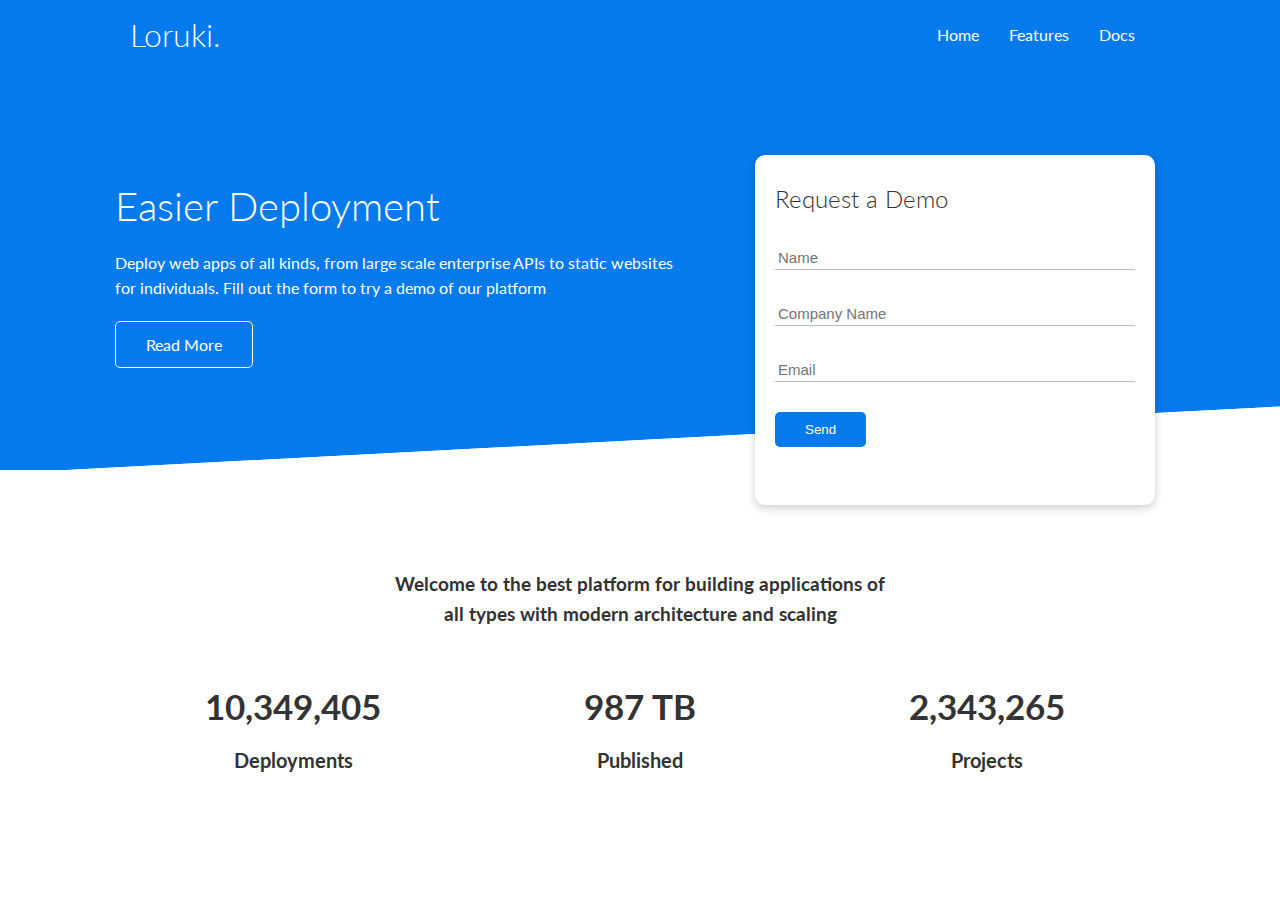
==== index.html @ 6ddc751d "first commit." ====
<!DOCTYPE html>
<html lang="en">

<head>
    <meta charset="UTF-8">
    <meta http-equiv="X-UA-Compatible" content="IE=edge">
    <meta name="viewport" content="width=device-width, initial-scale=1.0">
    <!-- Font Awesome -->
    <link rel="stylesheet" href="https://cdnjs.cloudflare.com/ajax/libs/font-awesome/5.15.3/css/all.min.css" integrity="sha512-iBBXm8fW90+nuLcSKlbmrPcLa0OT92xO1BIsZ+ywDWZCvqsWgccV3gFoRBv0z+8dLJgyAHIhR35VZc2oM/gI1w==" crossorigin="anonymous" />

    <link rel="stylesheet" href="css/uitilities.css">
    <link rel="stylesheet" href="css/style.css">
    <title>Loruki | Cloud Hosting For Everyone</title>
</head>

<body>
    <!-- Navbar -->
    <div class="navbar">
        <div class="container flex">
            <h1 class="logo">Loruki.</h1>
            <nav>
                <ul>
                    <li>
                        <a href="index.html">Home</a>
                    </li>
                    <li>
                        <a href="features.html">Features</a>
                    </li>
                    <li>
                        <a href="docs.html">Docs</a>
                    </li>
                </ul>
            </nav>
        </div>
    </div>
    <!-- Showcase -->
    <section class="showcase">
        <div class="container grid">
            <div class="showcase-text">
                <h1>Easier Deployment</h1>
                <p>Deploy web apps of all kinds, from large scale enterprise APIs to static websites for individuals. Fill out the form to try a demo of our platform</p>
                <a href="features.html" class="btn btn-outline">Read More</a>
            </div>
            <div class="showcase-form card">
                <h2>Request a Demo</h2>
                <form>
                    <div class="form-control">
                        <input type="text" name="name" placeholder="Name" required>
                    </div>
                    <div class="form-control">
                        <input type="text" name="company" placeholder="Company Name" required>
                    </div>
                    <div class="form-control">
                        <input type="email" name="email" placeholder="Email" required>
                    </div>
                    <input type="submit" value="Send" class="btn btn-primary">
                </form>
            </div>
        </div>
    </section>
    <!-- Stats -->
    <section class="stats">
        <div class="container">
            <h3 class="stats-heading text-center my-1">
                Welcome to the best platform for building applications of all types with modern architecture and scaling
            </h3>
            <div class="grid grid-3 text-center my-4">
                <div>
                    <i class="fas fa-server fa-3x"></i>
                    <h3>10,349,405</h3>
                    <p class="text-secondary">Deployments</p>
                </div>
                <div>
                    <i class="fas fa-upload fa-3x"></i>
                    <h3>987 TB</h3>
                    <p class="text-secondary">Published</p>
                </div>
                <div>
                    <i class="fas fa-project-diagram fa-3x"></i>
                    <h3>2,343,265</h3>
                    <p class="text-secondary">Projects</p>
                </div>
            </div>
        </div>
    </section>
</body>

</html>
---- css/uitilities.css ----
/* Uitilities*/

.container {
    max-width: 1100px;
    margin: 0 auto;
    overflow: auto;
    padding: 0 40px;
}

.flex {
    display: flex;
    justify-content: center;
    align-items: center;
    height: 100%;
}

.grid {
    display: grid;
    grid-template-columns: repeat(2, 1fr);
    gap: 20px;
    justify-content: center;
    align-items: center;
    height: 100%;
}

.grid-3 {
    grid-template-columns: repeat(3, 1fr);
}

.card {
    background-color: #fff;
    border-radius: 10px;
    box-shadow: 0 3px 10px rgba(0, 0, 0, 0.2);
    padding: 20px;
    margin: 10px;
    color: #333;
}

.btn {
    display: inline-block;
    padding: 10px 30px;
    cursor: pointer;
    background: var(--primary-color);
    color: #fff;
    border: none;
    border-radius: 5px;
}

.btn-outline {
    background-color: transparent;
    border: 1px solid #fff;
}

.btn:hover {
    transform: scale(0.98);
}

.text-center {
    text-align: center;
}


/* Margin */

.my-1 {
    margin: 1rem 0;
}

.my-2 {
    margin: 1.5rem 0;
}

.my-3 {
    margin: 2rem 0;
}

.my-4 {
    margin: 3rem 0;
}

.my-5 {
    margin: 4rem 0;
}

.m-1 {
    margin: 1rem;
}

.m-2 {
    margin: 1.5rem;
}

.m-3 {
    margin: 2rem;
}

.m-4 {
    margin: 3rem;
}

.m-5 {
    margin: 4rem;
}


/* Padding */

.py-1 {
    padding: 1rem 0;
}

.py-2 {
    padding: 1.5rem 0;
}

.py-3 {
    padding: 2rem 0;
}

.py-4 {
    padding: 3rem 0;
}

.py-5 {
    padding: 4rem 0;
}

.p-1 {
    padding: 1rem;
}

.p-2 {
    padding: 1.5rem;
}

.p-3 {
    padding: 2rem;
}

.p-4 {
    padding: 3rem;
}

.p-5 {
    padding: 4rem;
}
---- css/style.css ----
@import url('https://fonts.googleapis.com/css2?family=Lato:wght@300&display=swap');
:root {
    --primary-color: #047aed;
}

* {
    box-sizing: border-box;
    margin: 0;
    padding: 0;
}

body {
    font-family: 'Lato', sans-serif;
    color: #333;
    line-height: 1.6;
}

ul {
    list-style-type: none;
}

a {
    text-decoration: none;
    color: #333;
}

h1,
h2 {
    font-weight: 300;
    line-height: 1.2;
    margin: 10px 0;
}

p {
    margin: 10px 0;
}

img {
    width: 100%;
}


/* Navbar */

.navbar {
    background-color: var(--primary-color);
    color: #fff;
    height: 70px;
}

.navbar .flex {
    justify-content: space-between;
}

.navbar ul {
    display: flex;
}

.navbar a {
    color: #fff;
    padding: 10px;
    margin: 0 5px;
}

.navbar a:hover {
    border-bottom: 2px solid #fff;
}


/* Showcase */

.showcase {
    background-color: var(--primary-color);
    height: 400px;
    position: relative;
    color: #fff;
}

.showcase h1 {
    font-size: 40px;
}

.showcase p {
    margin: 20px 0;
}

.showcase .grid {
    overflow: visible;
    grid-template-columns: 55% 45%;
    gap: 30px;
}

.showcase-form {
    position: relative;
    top: 60px;
    height: 350px;
    width: 400px;
    justify-self: flex-end;
    z-index: 100;
}

.showcase-form .form-control {
    margin: 30px 0;
}

.showcase-form input[type='text'],
.showcase-form input[type='email'] {
    border: 0;
    border-bottom: 1px solid #b4becb;
    width: 100%;
    padding: 3px;
    font-size: 15px;
}

.showcase-form input:focus {
    outline: none;
}

.showcase::before,
.showcase::after {
    content: ' ';
    position: absolute;
    height: 100px;
    bottom: -70px;
    right: 0;
    left: 0;
    background: #fff;
    transform: skewY(-3deg);
    -webkit-transform: skewY(-3deg);
    -moz-transform: skewY(-3deg);
    -ms-transform: skewY(-3deg);
}


/* Stats */

.stats {
    padding-top: 100px;
}

.stats-heading {
    max-width: 500px;
    margin: auto;
}

.stats .grid h3 {
    font-size: 35px;
}

.stats .grid p {
    font-size: 20px;
    font-weight: bold;
}
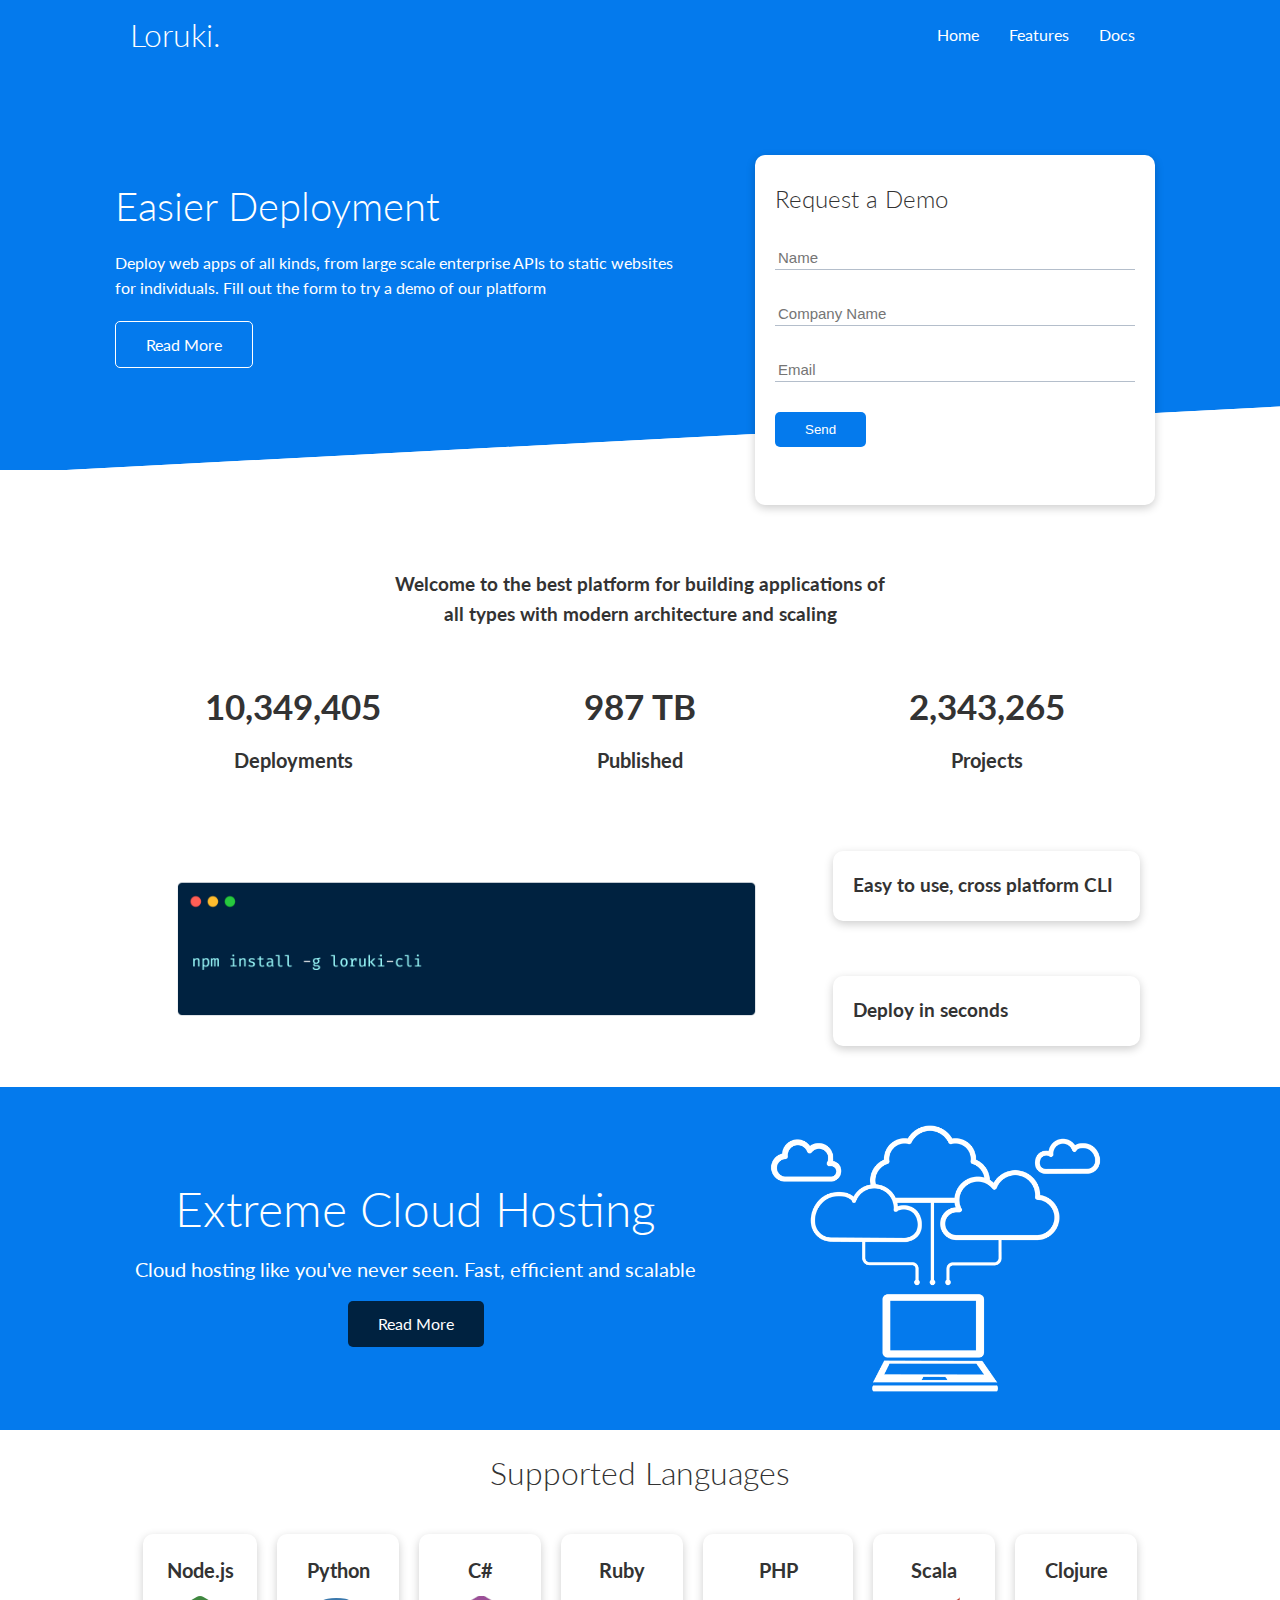
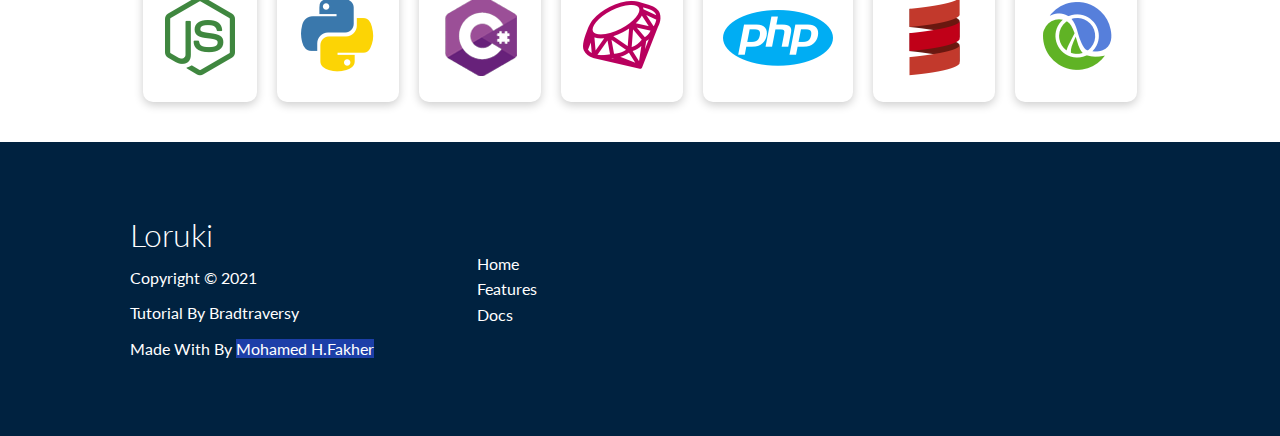
==== commit 3734328f: "Finish Home Page Design" ====
--- a/index.html
+++ b/index.html
@@ -83,6 +83,99 @@
             </div>
         </div>
     </section>
+    <!-- Cli -->
+    <section class="cli">
+        <div class="container grid">
+            <img src="images/cli.png" alt="cli">
+            <div class="card">
+                <h3>Easy to use, cross platform CLI</h3>
+            </div>
+            <div class="card">
+                <h3>Deploy in seconds</h3>
+            </div>
+        </div>
+    </section>
+    <!-- Cloud -->
+    <section class="cloud bg-primary my-2 py-2">
+        <div class="container grid">
+            <div class="text-center">
+                <h2 class="lg">Extreme Cloud Hosting</h2>
+                <p class="lead my-1">Cloud hosting like you've never seen. Fast, efficient and scalable</p>
+                <a href="feature.html" class="btn btn-dark">Read More</a>
+            </div>
+            <img src="images/cloud.png" alt="cloud">
+        </div>
+    </section>
+    <!-- Languages -->
+    <section class="languages">
+        <h2 class="md text-center my-2">
+            Supported Languages
+        </h2>
+        <div class="container flex">
+            <div class="card">
+                <h4>Node.js</h4>
+                <img src="images/logos/node.png" alt="nodejs">
+            </div>
+            <div class="card">
+                <h4>Python</h4>
+                <img src="images/logos/python.png" alt="python">
+            </div>
+            <div class="card">
+                <h4>C#</h4>
+                <img src="images/logos/csharp.png" alt="csharp">
+            </div>
+            <div class="card">
+                <h4>Ruby</h4>
+                <img src="images/logos/ruby.png" alt="ruby">
+            </div>
+            <div class="card">
+                <h4>PHP</h4>
+                <img src="images/logos/php.png" alt="php">
+            </div>
+            <div class="card">
+                <h4>Scala</h4>
+                <img src="images/logos/scala.png" alt="scala">
+            </div>
+            <div class="card">
+                <h4>Clojure</h4>
+                <img src="images/logos/clojure.png" alt="clojure">
+            </div>
+        </div>
+    </section>
+    <!-- Footer -->
+    <footer class="footer bg-dark py-5">
+        <div class="container grid grid-3">
+            <div>
+                <h1>Loruki</h1>
+                <p>Copyright &copy; 2021</p>
+                <p>Tutorial By
+                    <a href="https://github.com/bradtraversy/loruki-website">Bradtraversy
+                        </a>
+                </p>
+                <p>Made With <i class="fas fa-heart"></i>By
+                    <a href="https://github.com/M7mdFA5er" class="bg-secondary">Mohamed H.Fakher</a>
+                </p>
+            </div>
+            <nav>
+                <ul>
+                    <li>
+                        <a href="index.html">Home</a>
+                    </li>
+                    <li>
+                        <a href="features.html">Features</a>
+                    </li>
+                    <li>
+                        <a href="docs.html">Docs</a>
+                    </li>
+                </ul>
+            </nav>
+            <div class="social">
+                <a href="#"><i class="fab fa-twitter fa-2x"></i></a>
+                <a href="#"><i class="fab fa-facebook fa-2x"></i></a>
+                <a href="#"><i class="fab fa-github fa-2x"></i></a>
+            </div>
+        </div>
+    </footer>
 </body>
 
 </html>--- a/css/uitilities.css
+++ b/css/uitilities.css
@@ -55,6 +55,65 @@
     transform: scale(0.98);
 }
 
+
+/* Backgrounds & colored buttons */
+
+.bg-primary,
+.btn-primary {
+    color: #fff;
+    background-color: var(--primary-color);
+}
+
+.bg-secondary,
+.btn-secondary {
+    background-color: var(--secondary-color);
+    color: #fff;
+}
+
+.bg-dark,
+.btn-dark {
+    background-color: var(--dark-color);
+    color: #fff;
+}
+
+.bg-light,
+.btn-light {
+    background-color: var(--light-color);
+    color: #333;
+}
+
+.bg-primary a,
+.bg-dark a,
+.bg-secondary a,
+.btn-primary a,
+.btn-dark a,
+.btn-secondary a {
+    color: #fff;
+}
+
+
+/* Text sizes */
+
+.lead {
+    font-size: 20px;
+}
+
+.sm {
+    font-size: 1rem;
+}
+
+.md {
+    font-size: 2rem;
+}
+
+.lg {
+    font-size: 3rem;
+}
+
+.xl {
+    font-size: 4rem;
+}
+
 .text-center {
     text-align: center;
 }
--- a/css/style.css
+++ b/css/style.css
@@ -1,6 +1,9 @@
 @import url('https://fonts.googleapis.com/css2?family=Lato:wght@300&display=swap');
 :root {
     --primary-color: #047aed;
+    --secondary-color: #1c3fa8;
+    --dark-color: #002240;
+    --light-color: #f4f4f4;
 }
 
 * {
@@ -150,4 +153,53 @@
 .stats .grid p {
     font-size: 20px;
     font-weight: bold;
+}
+
+
+/* Cli */
+
+.cli .grid {
+    grid-template-columns: repeat(3, 1fr);
+    grid-template-rows: repeat(2, 1fr);
+}
+
+.cli .grid>*:first-child {
+    grid-column: 1/ span 2;
+    grid-row: 1/ span 2;
+}
+
+
+/* Cloud */
+
+.cloud .grid {
+    grid-template-columns: 4fr 3fr;
+}
+
+
+/* Languages */
+
+.languages .flex {
+    flex-wrap: wrap;
+}
+
+.languages .card {
+    text-align: center;
+    margin: 18px 10px 40px;
+    transition: transform 0.2s ease;
+}
+
+.languages .card:hover {
+    transform: translateY(-15px);
+}
+
+.languages .card h4 {
+    font-size: 20px;
+    margin-bottom: 10px;
+}
+
+
+/* Footer */
+
+.footer .social a {
+    margin: 0 10px;
 }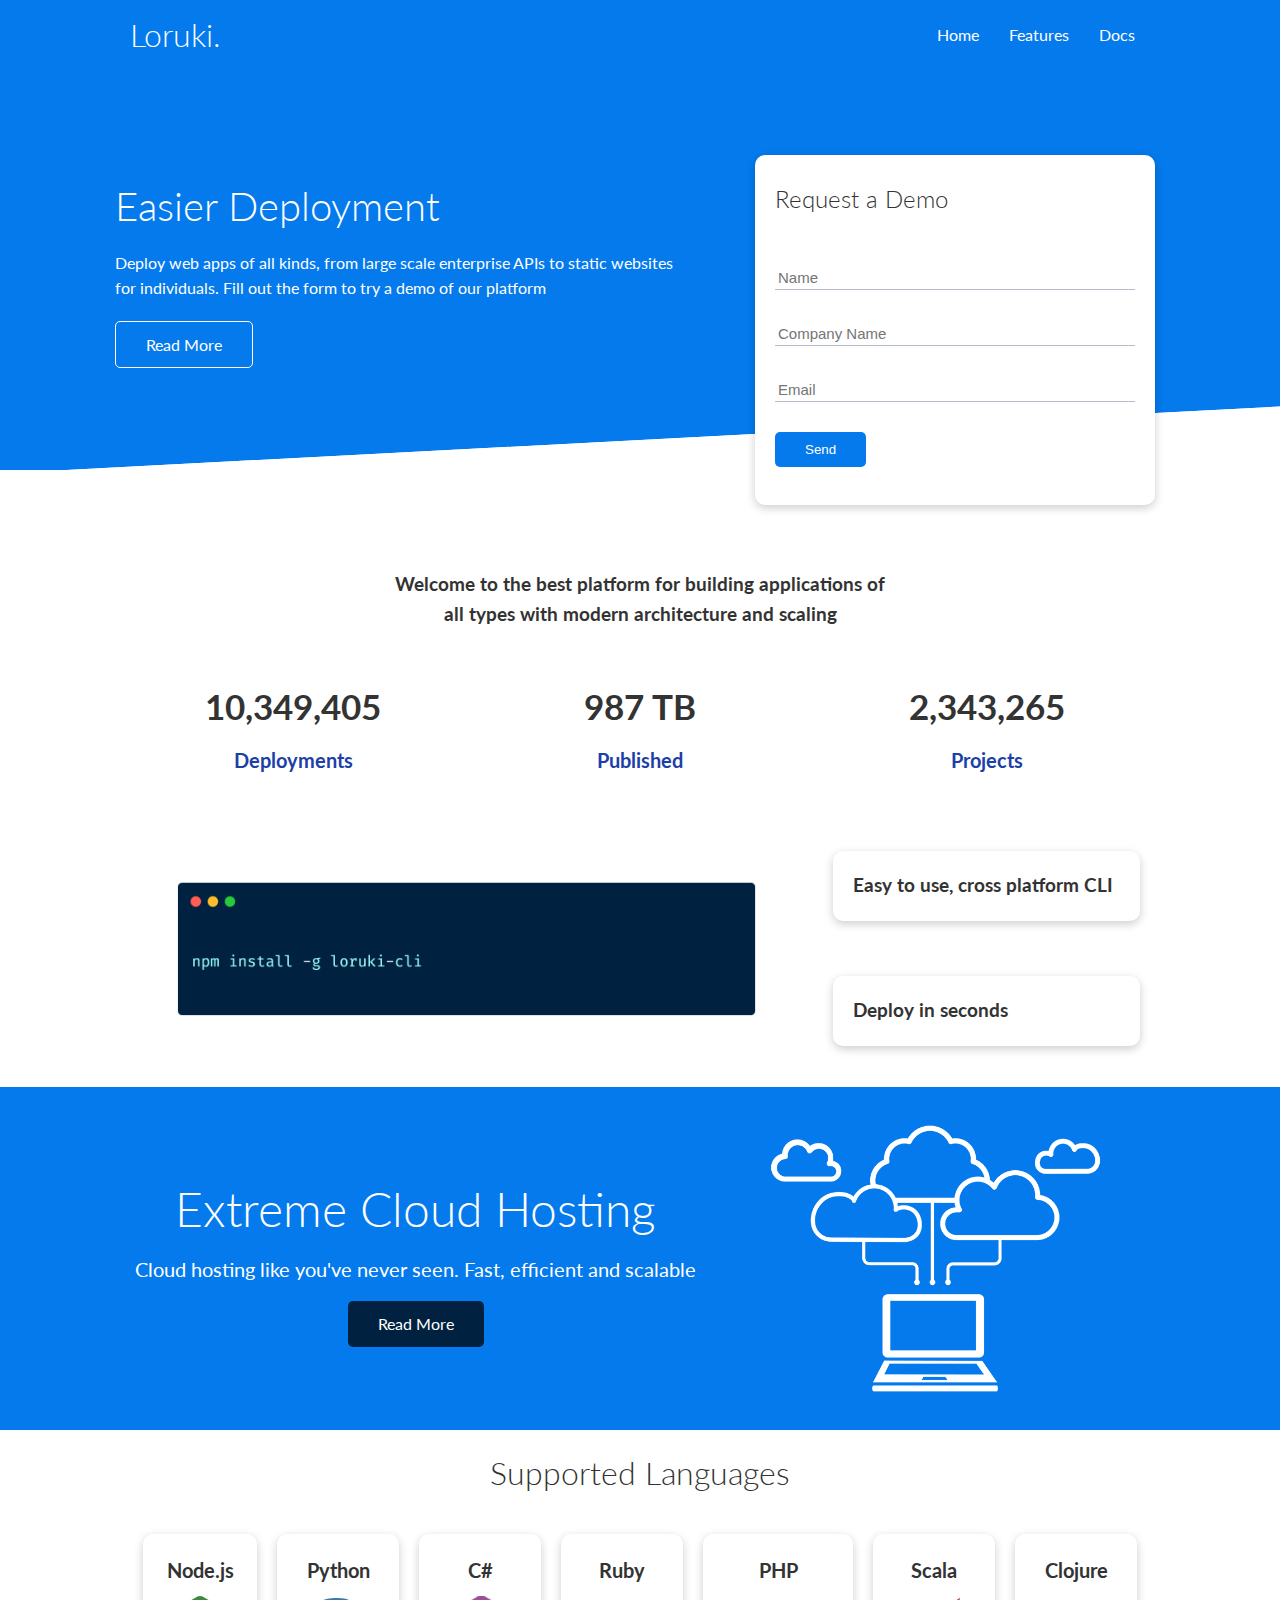
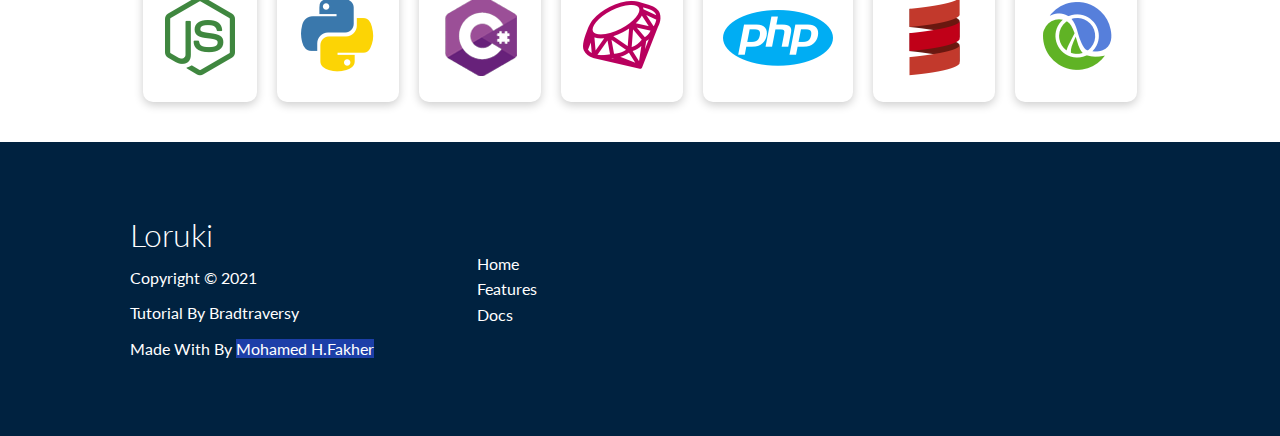
==== commit e70cc599: "add netlify form" ====
--- a/index.html
+++ b/index.html
@@ -43,7 +43,11 @@
             </div>
             <div class="showcase-form card">
                 <h2>Request a Demo</h2>
-                <form>
+                <form name="contact" method="POST" data-netlify="true" netlify-honeypot="bot-field">
+                    <input type="hidden" name="form-name" value="contact">
+                    <p class="hidden">
+                        <label>Don’t fill this out if you’re human: <input name="bot-field" /></label>
+                    </p>
                     <div class="form-control">
                         <input type="text" name="name" placeholder="Name" required>
                     </div>
--- a/css/uitilities.css
+++ b/css/uitilities.css
@@ -92,6 +92,25 @@
 }
 
 
+/** Text Colors **/
+
+.text-primary {
+    color: var(--primary-color);
+}
+
+.text-secondary {
+    color: var(--secondary-color);
+}
+
+.text-dark {
+    color: var(--dark-color);
+}
+
+.text-light {
+    color: var(--light-color);
+}
+
+
 /* Text sizes */
 
 .lead {
@@ -116,6 +135,30 @@
 
 .text-center {
     text-align: center;
+}
+
+
+/** Alert **/
+
+.alert {
+    background-color: var(--light-color);
+    padding: 10px 20px;
+    font-weight: bold;
+    margin: 15px 0;
+}
+
+.alert i {
+    margin-right: 10px;
+}
+
+.alert-success {
+    background-color: var(--success-color);
+    color: #fff;
+}
+
+.alert-error {
+    background-color: var(--error-color);
+    color: #fff;
 }
 
 
--- a/css/style.css
+++ b/css/style.css
@@ -4,6 +4,8 @@
     --secondary-color: #1c3fa8;
     --dark-color: #002240;
     --light-color: #f4f4f4;
+    --success-color: #5cb85c;
+    --error-color: #d9534f;
 }
 
 * {
@@ -42,6 +44,18 @@
     width: 100%;
 }
 
+code,
+pre {
+    background-color: #333;
+    color: #fff;
+    padding: 10px;
+}
+
+.hidden {
+    visibility: hidden;
+    height: 0;
+}
+
 
 /* Navbar */
 
@@ -91,6 +105,10 @@
     overflow: visible;
     grid-template-columns: 55% 45%;
     gap: 30px;
+}
+
+.showcase-text {
+    animation: slideInFromLeft 1s ease-in;
 }
 
 .showcase-form {
@@ -100,6 +118,7 @@
     width: 400px;
     justify-self: flex-end;
     z-index: 100;
+    animation: slideInFromRight 1s ease-in;
 }
 
 .showcase-form .form-control {
@@ -139,6 +158,7 @@
 
 .stats {
     padding-top: 100px;
+    animation: slideInFromBottom 1s ease-in;
 }
 
 .stats-heading {
@@ -198,8 +218,166 @@
 }
 
 
+/******************** Features Page *********************/
+
+.features-head img,
+.docs-head img {
+    width: 200px;
+    justify-self: flex-end;
+}
+
+.features-sub-head img {
+    width: 300px;
+    justify-self: flex-end;
+}
+
+.features-main .card>i {
+    margin-right: 20px;
+}
+
+.features-main .grid {
+    padding: 30px;
+}
+
+.features-main .grid>*:first-child {
+    grid-column: 1 / span 3;
+}
+
+.features-main .grid>*:nth-child(2) {
+    grid-column: 1 / span 2;
+}
+
+
+/******************** Docs Page *********************/
+
+.docs-main h3 {
+    margin: 0 10px;
+}
+
+.docs-main .grid {
+    grid-template-columns: 1fr 2fr;
+    align-items: flex-start;
+}
+
+.docs-main nav li {
+    font-size: 17px;
+    padding-bottom: 5px;
+    margin-bottom: 5px;
+    border-bottom: 1px solid #ccc;
+}
+
+.docs-main a:hover {
+    font-weight: bold;
+}
+
+
 /* Footer */
 
 .footer .social a {
     margin: 0 10px;
+}
+
+
+/** Animations **/
+
+@keyframes slideInFromLeft {
+    0% {
+        transform: translateX(-100%);
+    }
+    100% {
+        transform: translateX(0);
+    }
+}
+
+@keyframes slideInFromRight {
+    0% {
+        transform: translateX(100%);
+    }
+    100% {
+        transform: translateX(0);
+    }
+}
+
+@keyframes slideInFromTop {
+    0% {
+        transform: translateY(-100%);
+    }
+    100% {
+        transform: translateY(0);
+    }
+}
+
+@keyframes slideInFromBottom {
+    0% {
+        transform: translateY(100%);
+    }
+    100% {
+        transform: translateY(0);
+    }
+}
+
+
+/************** Media Quieris ****************/
+
+
+/* Tablets and under */
+
+@media( max-width:768px) {
+    .grid,
+    .showcase .grid,
+    .stats .grid,
+    .cli .grid,
+    .cloud .grid,
+    .features-main .grid,
+    .docs-main .grid {
+        grid-template-columns: 1fr;
+        grid-template-rows: 1fr;
+    }
+    .showcase {
+        height: auto;
+    }
+    .showcase-text {
+        text-align: center;
+        margin-top: 40PX;
+        animation: slideInFromTop 1s ease-in;
+    }
+    .showcase-form {
+        justify-self: center;
+        margin: auto;
+        animation: slideInFromBottom 1s ease-in;
+    }
+    .cli .grid>*:first-child {
+        grid-column: 1;
+        grid-row: 1;
+    }
+    .features-head,
+    .features-sub-head,
+    .docs-head {
+        text-align: center;
+    }
+    .features-head img,
+    .features-sub-head img,
+    .docs-head img {
+        justify-self: center;
+    }
+    .features-main .grid>*:first-child,
+    .features-main .grid>*:nth-child(2) {
+        grid-column: 1;
+    }
+}
+
+
+/* Mobile */
+
+@media( max-width:500px) {
+    .navbar {
+        height: 110px;
+    }
+    .navbar .flex {
+        flex-direction: column;
+    }
+    .navbar ul {
+        padding: 10px;
+        background-color: rgba(0, 0, 0, 0.1);
+    }
 }